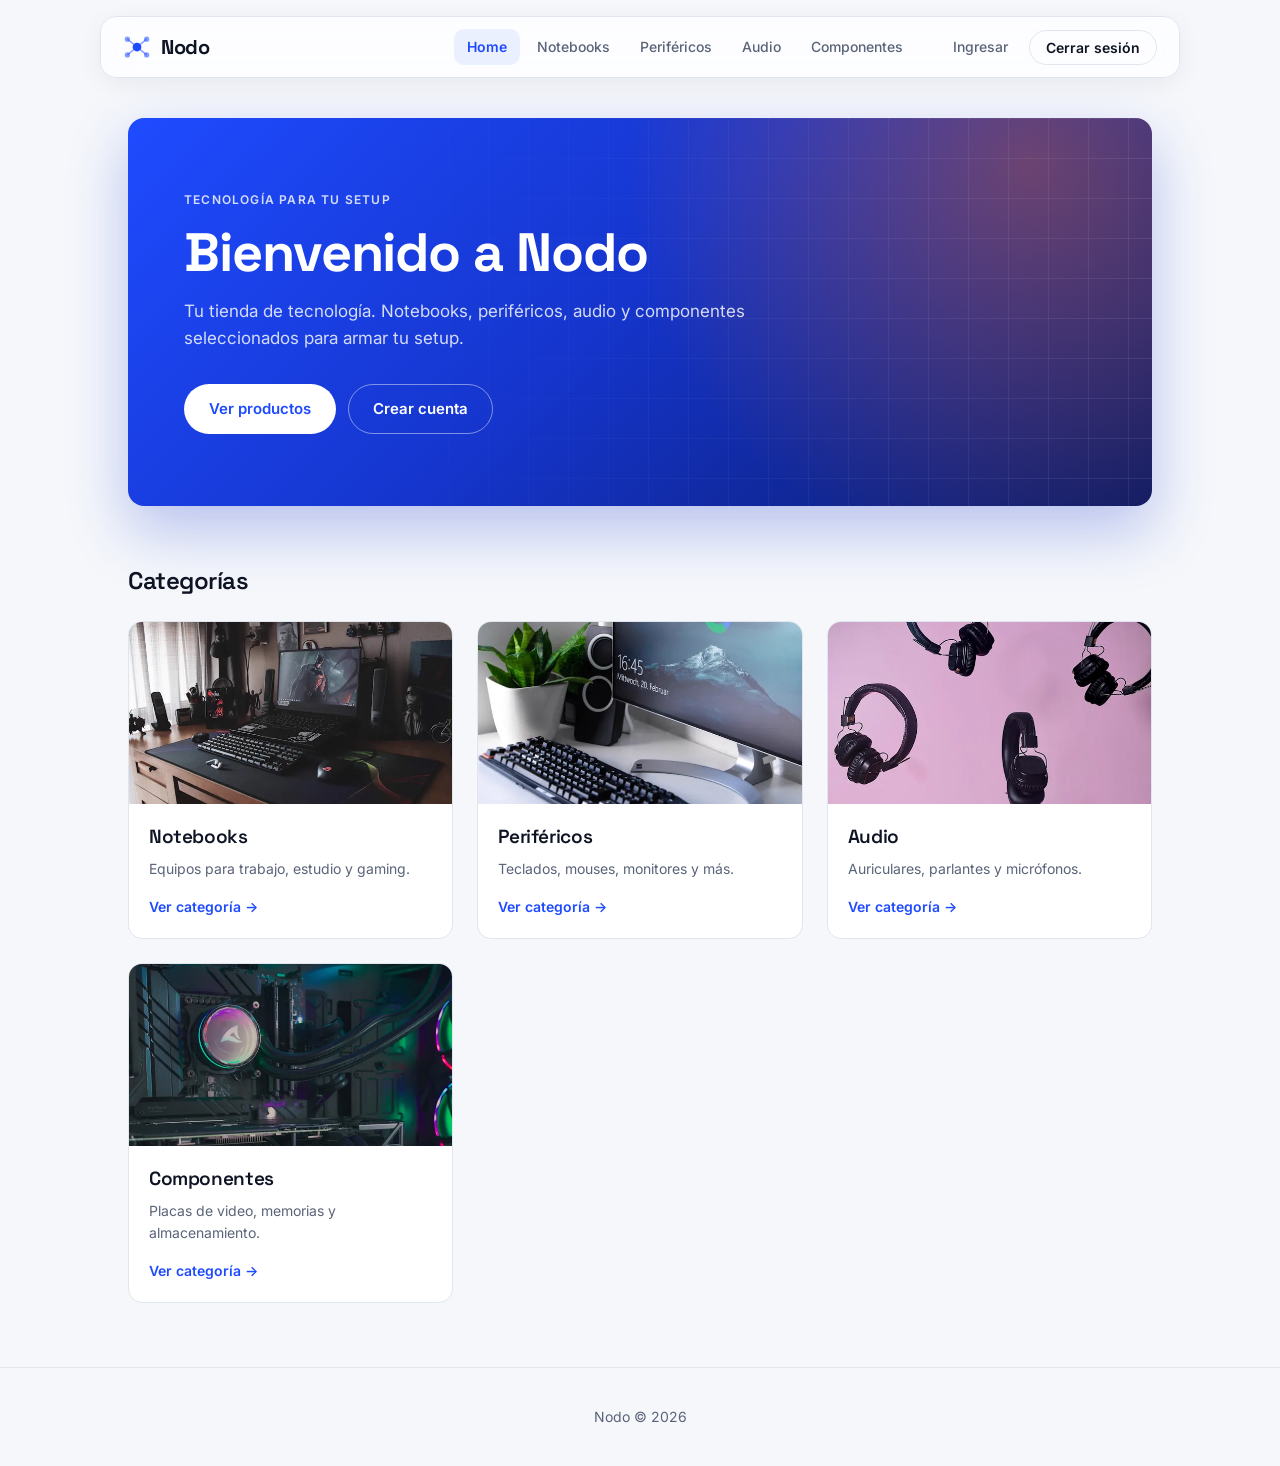
==== index.html @ e6b8c0a8 "Agregar hero con degradado en el home" ====
<!DOCTYPE html>
<html lang="es">
<head>
  <meta charset="UTF-8">
  <meta name="viewport" content="width=device-width, initial-scale=1.0">
  <title>Nodo</title>
  <link rel="icon" type="image/svg+xml" href="img/logo.svg">
  <link rel="preconnect" href="https://fonts.googleapis.com">
  <link rel="preconnect" href="https://fonts.gstatic.com" crossorigin>
  <link rel="stylesheet" href="https://fonts.googleapis.com/css2?family=Inter:wght@400;500;600;700&family=Space+Grotesk:wght@500;600;700&display=swap">
  <link rel="stylesheet" href="css/estilos.css">
</head>
<body>

  <!-- Navbar -->
  <header class="navbar">
    <a class="marca" href="index.html">
      <img class="logo" src="img/logo.svg" alt="" width="28" height="28">
      Nodo
    </a>

    <nav>
      <ul>
        <li><a class="activo" href="index.html">Home</a></li>
        <li><a href="notebooks.html">Notebooks</a></li>
        <li><a href="perifericos.html">Periféricos</a></li>
        <li><a href="audio.html">Audio</a></li>
        <li><a href="componentes.html">Componentes</a></li>
      </ul>
    </nav>

    <div class="acciones">
      <a href="login.html">Ingresar</a>
      <button class="btn-logout" type="button">Cerrar sesión</button>
    </div>
  </header>

  <!-- Contenido -->
  <main>
    <!-- Hero -->
    <section class="hero">
      <p class="hero-eyebrow">Tecnología para tu setup</p>
      <h1>Bienvenido a Nodo</h1>
      <p class="hero-bajada">
        Tu tienda de tecnología. Notebooks, periféricos, audio y componentes
        seleccionados para armar tu setup.
      </p>
      <div class="hero-acciones">
        <a class="btn-primario" href="notebooks.html">Ver productos</a>
        <a class="btn-secundario" href="registro.html">Crear cuenta</a>
      </div>
    </section>

    <!-- Categorias -->
    <h2 class="titulo-seccion">Categorías</h2>

    <div class="grilla">
      <a class="tarjeta" href="notebooks.html">
        <div class="tarjeta-foto">
          <img src="img/cat-notebooks.webp" alt="Notebook gamer sobre un escritorio">
        </div>
        <div class="tarjeta-cuerpo">
          <h2>Notebooks</h2>
          <p>Equipos para trabajo, estudio y gaming.</p>
          <span class="tarjeta-link">Ver categoría &rarr;</span>
        </div>
      </a>
      <a class="tarjeta" href="perifericos.html">
        <div class="tarjeta-foto">
          <img src="img/cat-perifericos.webp" alt="Teclado, monitor y parlante en un escritorio">
        </div>
        <div class="tarjeta-cuerpo">
          <h2>Periféricos</h2>
          <p>Teclados, mouses, monitores y más.</p>
          <span class="tarjeta-link">Ver categoría &rarr;</span>
        </div>
      </a>
      <a class="tarjeta" href="audio.html">
        <div class="tarjeta-foto">
          <img src="img/cat-audio.webp" alt="Varios auriculares sobre un fondo rosa">
        </div>
        <div class="tarjeta-cuerpo">
          <h2>Audio</h2>
          <p>Auriculares, parlantes y micrófonos.</p>
          <span class="tarjeta-link">Ver categoría &rarr;</span>
        </div>
      </a>
      <a class="tarjeta" href="componentes.html">
        <div class="tarjeta-foto">
          <img src="img/cat-componentes.webp" alt="Interior de una PC con placa madre y refrigeración">
        </div>
        <div class="tarjeta-cuerpo">
          <h2>Componentes</h2>
          <p>Placas de video, memorias y almacenamiento.</p>
          <span class="tarjeta-link">Ver categoría &rarr;</span>
        </div>
      </a>
    </div>
  </main>

  <footer>
    <p>Nodo &copy; 2026</p>
  </footer>

</body>
</html>
---- css/estilos.css ----
/* ===== Nodo — hoja de estilos general ===== */

/* ===== Variables ===== */

:root {
  /* ===== Colores ===== */
  --acento: #1f4bff;
  --acento-oscuro: #1535cc;
  --acento-suave: #ebf0ff;
  --acento-profundo: #0b1a66;
  --anillo-foco: rgba(31, 75, 255, 0.18);

  --secundario: #ff6b1a;
  --secundario-oscuro: #d9480f;
  --secundario-suave: #fff1e8;
  --secundario-brillo: rgba(255, 107, 26, 0.38);

  --fondo: #f5f7fb;
  --superficie: #ffffff;
  --superficie-vidrio: rgba(255, 255, 255, 0.78);
  --texto: #0f1424;
  --texto-suave: #5a6378;
  --texto-invertido: #ffffff;
  --texto-invertido-suave: rgba(255, 255, 255, 0.82);
  --linea-invertida: rgba(255, 255, 255, 0.08);
  --borde-invertido: rgba(255, 255, 255, 0.45);
  --placeholder: #a3abbd;
  --borde: #e1e5ee;
  --borde-hover: #c9d0de;

  /* ===== Tipografia ===== */
  --fuente-texto: "Inter", "Segoe UI", Roboto, Helvetica, Arial, sans-serif;
  --fuente-titulos: "Space Grotesk", "Inter", "Segoe UI", sans-serif;

  /* ===== Bordes ===== */
  --radio-lg: 16px;
  --radio-md: 14px;
  --radio-sm: 10px;
  --radio-pildora: 999px;

  /* ===== Sombras ===== */
  --sombra-sm: 0 6px 24px rgba(15, 20, 36, 0.06);
  --sombra-md: 0 10px 28px rgba(15, 20, 36, 0.08);
  --sombra-lg: 0 24px 60px rgba(21, 53, 204, 0.28);

  /* ===== Transiciones ===== */
  --transicion: 0.18s ease;
  --transicion-lenta: 0.35s ease;
}

/* ===== Base ===== */

* {
  box-sizing: border-box;
}

body {
  margin: 0;
  font-family: var(--fuente-texto);
  background-color: var(--fondo);
  color: var(--texto);
  line-height: 1.6;
}

h1,
h2,
h3 {
  font-family: var(--fuente-titulos);
  letter-spacing: -0.02em;
}

/* ===== Navbar ===== */

.navbar {
  position: sticky;
  top: 16px;
  z-index: 50;
  display: flex;
  align-items: center;
  gap: 24px;
  flex-wrap: wrap;
  width: calc(100% - 32px);
  max-width: 1080px;
  margin: 16px auto 0;
  padding: 12px 22px;
  background-color: var(--superficie-vidrio);
  -webkit-backdrop-filter: saturate(180%) blur(14px);
  backdrop-filter: saturate(180%) blur(14px);
  border: 1px solid var(--borde);
  border-radius: var(--radio-lg);
  box-shadow: var(--sombra-sm);
  color: var(--texto);
}

.marca {
  display: flex;
  align-items: center;
  gap: 10px;
  color: var(--texto);
  text-decoration: none;
  font-family: var(--fuente-titulos);
  font-size: 20px;
  font-weight: 700;
  letter-spacing: -0.02em;
}

.marca .logo {
  display: block;
}

.navbar nav {
  margin-left: auto;
}

.navbar ul {
  display: flex;
  gap: 4px;
  flex-wrap: wrap;
  list-style: none;
  margin: 0;
  padding: 0;
}

.navbar nav a {
  display: block;
  padding: 7px 13px;
  border-radius: var(--radio-sm);
  color: var(--texto-suave);
  text-decoration: none;
  font-size: 14px;
  font-weight: 500;
  transition: background-color var(--transicion), color var(--transicion);
}

.navbar nav a:hover {
  background-color: var(--fondo);
  color: var(--texto);
}

.navbar nav a.activo {
  background-color: var(--acento-suave);
  color: var(--acento);
  font-weight: 600;
}

.acciones {
  display: flex;
  align-items: center;
  gap: 8px;
}

.acciones > a {
  padding: 7px 13px;
  border-radius: var(--radio-sm);
  color: var(--texto-suave);
  text-decoration: none;
  font-size: 14px;
  font-weight: 500;
  transition: background-color var(--transicion), color var(--transicion);
}

.acciones > a:hover {
  background-color: var(--fondo);
  color: var(--texto);
}

.btn-logout {
  padding: 8px 16px;
  border: 1px solid var(--borde);
  border-radius: var(--radio-pildora);
  background-color: transparent;
  color: var(--texto);
  font-family: inherit;
  font-size: 14px;
  font-weight: 600;
  cursor: pointer;
  transition: background-color var(--transicion), border-color var(--transicion), color var(--transicion);
}

.btn-logout:hover {
  background-color: var(--texto);
  border-color: var(--texto);
  color: var(--texto-invertido);
}

/* ===== Contenido ===== */

main {
  max-width: 1080px;
  margin: 0 auto;
  padding: 40px 28px 64px;
}

h1 {
  font-size: 36px;
  margin: 0 0 8px;
}

.bajada {
  color: var(--texto-suave);
  margin: 0 0 32px;
  max-width: 60ch;
}

/* ===== Hero ===== */

.hero {
  position: relative;
  overflow: hidden;
  margin-bottom: 56px;
  padding: 72px 56px;
  border-radius: var(--radio-lg);
  background:
    radial-gradient(circle at 88% 12%, var(--secundario-brillo), transparent 42%),
    linear-gradient(135deg, var(--acento) 0%, var(--acento-oscuro) 48%, var(--acento-profundo) 100%);
  box-shadow: var(--sombra-lg);
  color: var(--texto-invertido);
}

.hero::before {
  content: "";
  position: absolute;
  inset: 0;
  background-image:
    linear-gradient(var(--linea-invertida) 1px, transparent 1px),
    linear-gradient(90deg, var(--linea-invertida) 1px, transparent 1px);
  background-size: 40px 40px;
  -webkit-mask-image: linear-gradient(90deg, transparent 20%, black 100%);
  mask-image: linear-gradient(90deg, transparent 20%, black 100%);
  pointer-events: none;
}

.hero > * {
  position: relative;
}

.hero-eyebrow {
  margin: 0 0 14px;
  font-size: 12px;
  font-weight: 600;
  letter-spacing: 0.1em;
  text-transform: uppercase;
  color: var(--texto-invertido-suave);
}

.hero h1 {
  max-width: 14ch;
  margin: 0 0 16px;
  font-size: clamp(34px, 5vw, 54px);
  line-height: 1.08;
}

.hero-bajada {
  max-width: 52ch;
  margin: 0 0 32px;
  font-size: 17px;
  color: var(--texto-invertido-suave);
}

.hero-acciones {
  display: flex;
  flex-wrap: wrap;
  gap: 12px;
}

.btn-primario,
.btn-secundario {
  display: inline-block;
  padding: 12px 24px;
  border: 1px solid transparent;
  border-radius: var(--radio-pildora);
  font-size: 15px;
  font-weight: 600;
  text-decoration: none;
  transition: background-color var(--transicion), border-color var(--transicion), color var(--transicion), transform var(--transicion);
}

.btn-primario {
  background-color: var(--superficie);
  color: var(--acento);
}

.btn-primario:hover {
  background-color: var(--acento-suave);
  transform: translateY(-2px);
}

.btn-secundario {
  border-color: var(--borde-invertido);
  color: var(--texto-invertido);
}

.btn-secundario:hover {
  background-color: var(--texto-invertido);
  border-color: var(--texto-invertido);
  color: var(--acento);
}

.titulo-seccion {
  margin: 0 0 20px;
  font-size: 24px;
  font-weight: 600;
}

/* ===== Grilla ===== */

.grilla {
  display: grid;
  grid-template-columns: repeat(auto-fill, minmax(260px, 1fr));
  gap: 24px;
}

/* ===== Tarjeta de categoria (home) ===== */

.tarjeta {
  display: flex;
  flex-direction: column;
  overflow: hidden;
  background-color: var(--superficie);
  border: 1px solid var(--borde);
  border-radius: var(--radio-md);
  color: inherit;
  text-decoration: none;
  transition: border-color var(--transicion), box-shadow var(--transicion), transform var(--transicion);
}

a.tarjeta:hover {
  border-color: var(--borde-hover);
  box-shadow: var(--sombra-md);
  transform: translateY(-3px);
}

.tarjeta-foto {
  overflow: hidden;
  background-color: var(--fondo);
}

.tarjeta-foto img {
  display: block;
  width: 100%;
  aspect-ratio: 16 / 9;
  object-fit: cover;
  transition: transform var(--transicion-lenta);
}

a.tarjeta:hover .tarjeta-foto img {
  transform: scale(1.04);
}

.tarjeta-cuerpo {
  display: flex;
  flex-direction: column;
  flex: 1;
  padding: 18px 20px 20px;
}

.tarjeta h2 {
  margin: 0 0 6px;
  font-size: 19px;
  font-weight: 600;
}

.tarjeta p {
  margin: 0 0 16px;
  color: var(--texto-suave);
  font-size: 14px;
  line-height: 1.55;
}

.tarjeta-link {
  margin-top: auto;
  font-size: 14px;
  font-weight: 600;
  color: var(--acento);
}

/* ===== Tarjeta de producto ===== */

.producto {
  display: flex;
  flex-direction: column;
  overflow: hidden;
  background-color: var(--superficie);
  border: 1px solid var(--borde);
  border-radius: var(--radio-md);
  transition: border-color var(--transicion), box-shadow var(--transicion), transform var(--transicion);
}

.producto:hover {
  border-color: var(--borde-hover);
  box-shadow: var(--sombra-md);
  transform: translateY(-3px);
}

.producto-foto {
  overflow: hidden;
  background-color: var(--fondo);
}

.producto-foto img {
  display: block;
  width: 100%;
  aspect-ratio: 4 / 3;
  object-fit: cover;
  transition: transform var(--transicion-lenta);
}

.producto:hover .producto-foto img {
  transform: scale(1.04);
}

.producto-cuerpo {
  display: flex;
  flex-direction: column;
  flex: 1;
  padding: 18px 20px 20px;
}

.producto-specs {
  margin: 0 0 8px;
  font-size: 11px;
  font-weight: 600;
  letter-spacing: 0.08em;
  text-transform: uppercase;
  color: var(--texto-suave);
}

.producto-nombre {
  margin: 0 0 8px;
  font-size: 18px;
  font-weight: 600;
  line-height: 1.35;
}

.producto-desc {
  margin: 0 0 20px;
  font-size: 14px;
  line-height: 1.55;
  color: var(--texto-suave);
}

.producto-pie {
  display: flex;
  align-items: center;
  justify-content: space-between;
  gap: 12px;
  margin-top: auto;
}

.precio {
  font-family: var(--fuente-titulos);
  font-size: 20px;
  font-weight: 700;
  letter-spacing: -0.02em;
  color: var(--secundario-oscuro);
}

.btn-agregar {
  padding: 9px 18px;
  border: 1px solid var(--acento);
  border-radius: var(--radio-pildora);
  background-color: transparent;
  color: var(--acento);
  font-family: inherit;
  font-size: 14px;
  font-weight: 600;
  cursor: pointer;
  transition: background-color var(--transicion), color var(--transicion);
}

.btn-agregar:hover {
  background-color: var(--acento);
  color: var(--texto-invertido);
}

/* ===== Formularios ===== */

.caja-form {
  max-width: 460px;
  margin: 0 auto;
  padding: 34px 32px 32px;
  background-color: var(--superficie);
  border: 1px solid var(--borde);
  border-radius: var(--radio-md);
  box-shadow: var(--sombra-sm);
}

.form-eyebrow {
  margin: 0 0 8px;
  font-size: 11px;
  font-weight: 600;
  letter-spacing: 0.08em;
  text-transform: uppercase;
  color: var(--acento);
  text-align: center;
}

.caja-form h1 {
  margin: 0 0 8px;
  font-size: 26px;
  font-weight: 600;
  text-align: center;
}

.form-bajada {
  margin: 0 0 26px;
  font-size: 14px;
  line-height: 1.55;
  color: var(--texto-suave);
  text-align: center;
}

.campo {
  margin-bottom: 16px;
}

.campo label {
  display: block;
  margin-bottom: 7px;
  font-size: 13px;
  font-weight: 600;
}

.campo input {
  width: 100%;
  padding: 11px 14px;
  border: 1px solid var(--borde);
  border-radius: var(--radio-sm);
  background-color: var(--superficie);
  color: var(--texto);
  font-size: 15px;
  font-family: inherit;
  transition: border-color var(--transicion), box-shadow var(--transicion);
}

.campo input::placeholder {
  color: var(--placeholder);
}

.campo input:focus {
  outline: none;
  border-color: var(--acento);
  box-shadow: 0 0 0 3px var(--anillo-foco);
}

.btn-enviar {
  width: 100%;
  margin-top: 8px;
  padding: 12px;
  border: 1px solid var(--acento);
  border-radius: var(--radio-sm);
  background-color: var(--acento);
  color: var(--texto-invertido);
  font-size: 15px;
  font-family: inherit;
  font-weight: 600;
  cursor: pointer;
  transition: background-color var(--transicion), border-color var(--transicion);
}

.btn-enviar:hover {
  background-color: var(--acento-oscuro);
  border-color: var(--acento-oscuro);
}

.pie-form {
  margin: 20px 0 0;
  padding-top: 18px;
  border-top: 1px solid var(--borde);
  text-align: center;
  font-size: 14px;
  color: var(--texto-suave);
}

.pie-form a {
  color: var(--acento);
  font-weight: 600;
  text-decoration: none;
}

.pie-form a:hover {
  text-decoration: underline;
}

/* ===== Pie de pagina ===== */

footer {
  padding: 24px 28px;
  border-top: 1px solid var(--borde);
  text-align: center;
  font-size: 14px;
  color: var(--texto-suave);
}
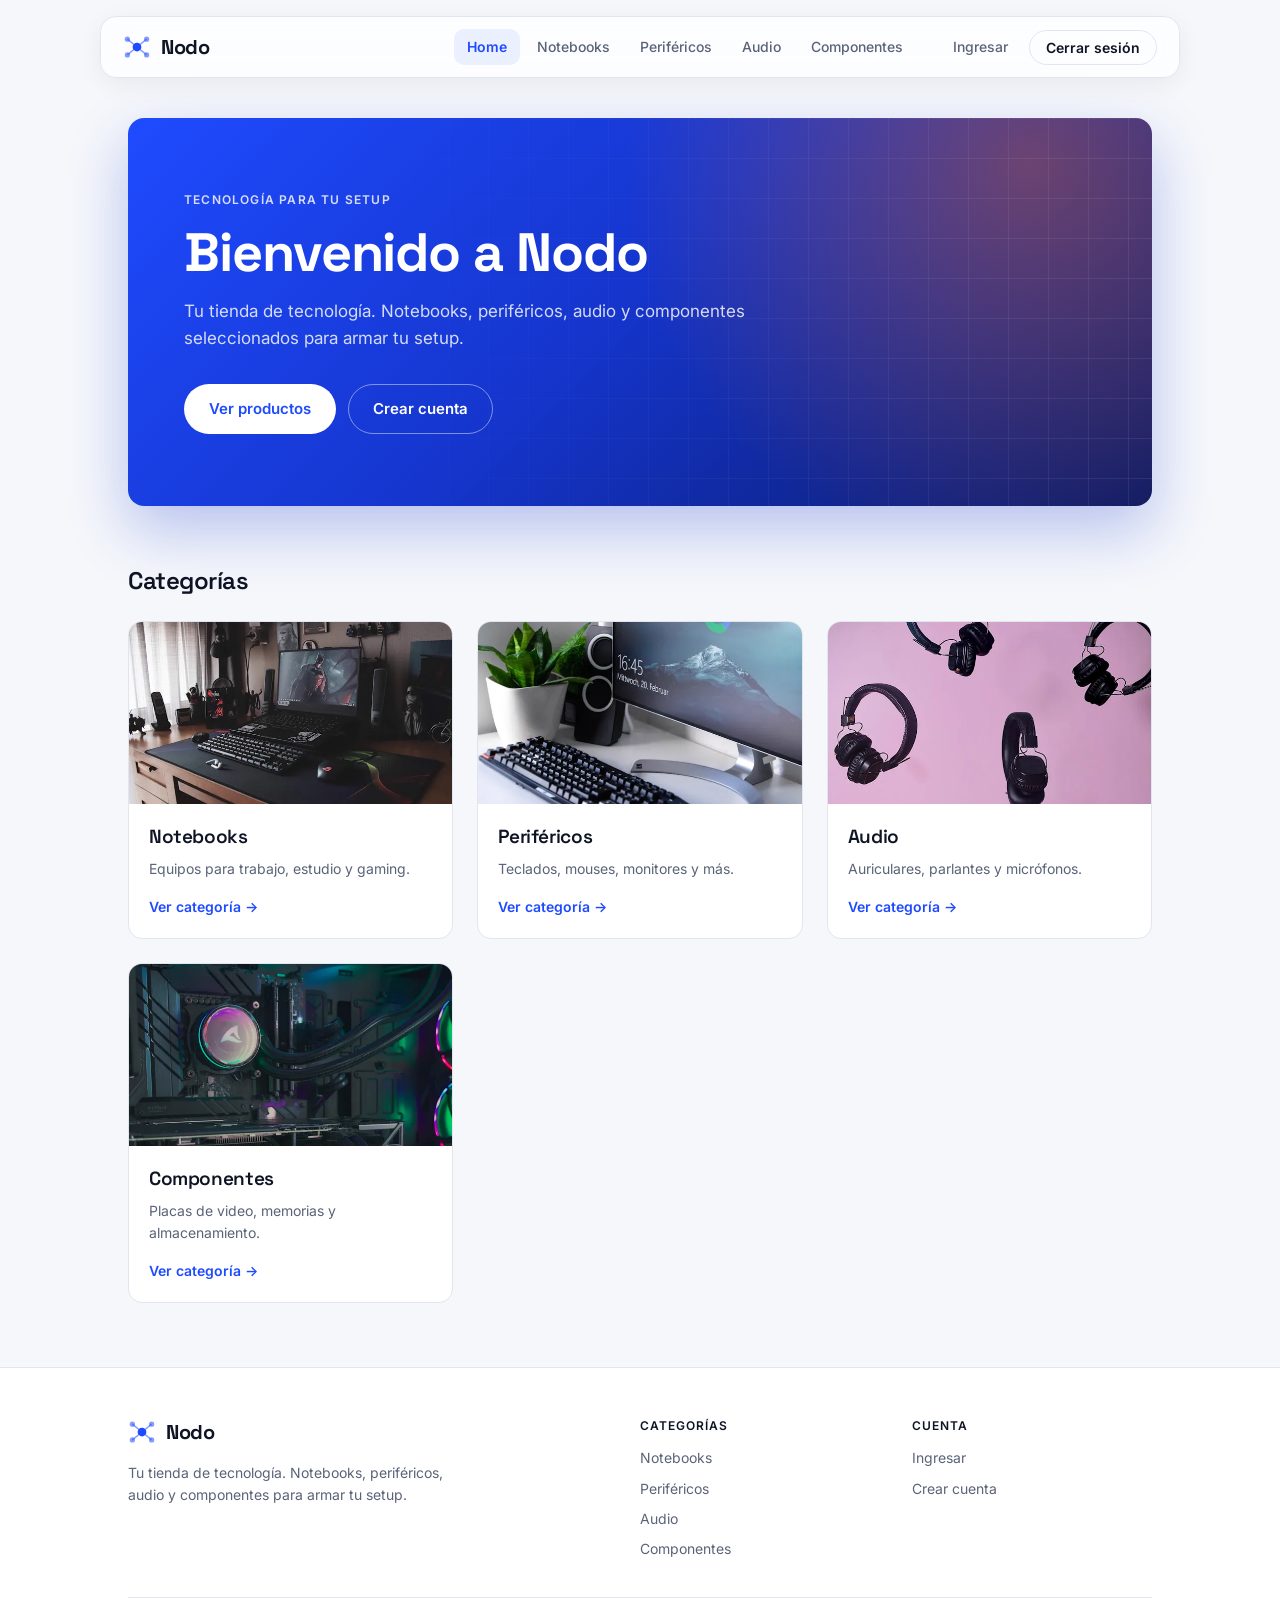
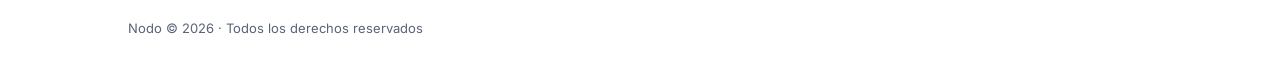
==== commit 74dfe77a: "Rediseñar footer con marca y enlaces" ====
--- a/index.html
+++ b/index.html
@@ -18,6 +18,13 @@
       <img class="logo" src="img/logo.svg" alt="" width="28" height="28">
       Nodo
     </a>
+
+    <input class="menu-toggle" type="checkbox" id="menu-toggle">
+    <label class="menu-boton" for="menu-toggle" aria-label="Abrir menú">
+      <span></span>
+      <span></span>
+      <span></span>
+    </label>
 
     <nav>
       <ul>
@@ -98,8 +105,37 @@
     </div>
   </main>
 
+  <!-- Footer -->
   <footer>
-    <p>Nodo &copy; 2026</p>
+    <div class="footer-contenido">
+      <div class="footer-marca">
+        <a class="marca" href="index.html">
+          <img class="logo" src="img/logo.svg" alt="" width="28" height="28">
+          Nodo
+        </a>
+        <p>Tu tienda de tecnología. Notebooks, periféricos, audio y componentes para armar tu setup.</p>
+      </div>
+
+      <nav class="footer-columna" aria-label="Categorías">
+        <p class="footer-titulo">Categorías</p>
+        <ul>
+          <li><a href="notebooks.html">Notebooks</a></li>
+          <li><a href="perifericos.html">Periféricos</a></li>
+          <li><a href="audio.html">Audio</a></li>
+          <li><a href="componentes.html">Componentes</a></li>
+        </ul>
+      </nav>
+
+      <div class="footer-columna">
+        <p class="footer-titulo">Cuenta</p>
+        <ul>
+          <li><a href="login.html">Ingresar</a></li>
+          <li><a href="registro.html">Crear cuenta</a></li>
+        </ul>
+      </div>
+    </div>
+
+    <p class="footer-copy">Nodo &copy; 2026 · Todos los derechos reservados</p>
   </footer>
 
 </body>
--- a/css/estilos.css
+++ b/css/estilos.css
@@ -9,11 +9,14 @@
   --acento-suave: #ebf0ff;
   --acento-profundo: #0b1a66;
   --anillo-foco: rgba(31, 75, 255, 0.18);
+  --acento-brillo: rgba(31, 75, 255, 0.18);
+  --linea-acento: rgba(31, 75, 255, 0.06);
 
   --secundario: #ff6b1a;
   --secundario-oscuro: #d9480f;
   --secundario-suave: #fff1e8;
   --secundario-brillo: rgba(255, 107, 26, 0.38);
+  --secundario-brillo-suave: rgba(255, 107, 26, 0.14);
 
   --fondo: #f5f7fb;
   --superficie: #ffffff;
@@ -183,6 +186,58 @@
   color: var(--texto-invertido);
 }
 
+.menu-toggle {
+  position: absolute;
+  width: 1px;
+  height: 1px;
+  opacity: 0;
+  pointer-events: none;
+}
+
+.menu-boton {
+  display: none;
+  flex-direction: column;
+  justify-content: center;
+  gap: 5px;
+  width: 42px;
+  height: 42px;
+  margin-left: auto;
+  padding: 0 11px;
+  border: 1px solid var(--borde);
+  border-radius: var(--radio-sm);
+  cursor: pointer;
+  transition: background-color var(--transicion), border-color var(--transicion);
+}
+
+.menu-boton:hover {
+  background-color: var(--fondo);
+}
+
+.menu-toggle:focus-visible + .menu-boton {
+  border-color: var(--acento);
+  box-shadow: 0 0 0 3px var(--anillo-foco);
+}
+
+.menu-boton span {
+  display: block;
+  height: 2px;
+  border-radius: 2px;
+  background-color: var(--texto);
+  transition: transform var(--transicion), opacity var(--transicion);
+}
+
+.menu-toggle:checked + .menu-boton span:nth-child(1) {
+  transform: translateY(7px) rotate(45deg);
+}
+
+.menu-toggle:checked + .menu-boton span:nth-child(2) {
+  opacity: 0;
+}
+
+.menu-toggle:checked + .menu-boton span:nth-child(3) {
+  transform: translateY(-7px) rotate(-45deg);
+}
+
 /* ===== Contenido ===== */
 
 main {
@@ -475,14 +530,50 @@
 
 /* ===== Formularios ===== */
 
+.pagina-form {
+  display: flex;
+  flex-direction: column;
+  min-height: 100vh;
+  background:
+    radial-gradient(circle at 12% 18%, var(--acento-brillo), transparent 38%),
+    radial-gradient(circle at 88% 82%, var(--secundario-brillo-suave), transparent 40%),
+    var(--fondo);
+  background-attachment: fixed;
+}
+
+.pagina-form::before {
+  content: "";
+  position: fixed;
+  inset: 0;
+  z-index: -1;
+  background-image:
+    linear-gradient(var(--linea-acento) 1px, transparent 1px),
+    linear-gradient(90deg, var(--linea-acento) 1px, transparent 1px);
+  background-size: 40px 40px;
+  -webkit-mask-image: radial-gradient(circle at 50% 45%, black 20%, transparent 75%);
+  mask-image: radial-gradient(circle at 50% 45%, black 20%, transparent 75%);
+  pointer-events: none;
+}
+
+.pagina-form main {
+  display: flex;
+  align-items: center;
+  justify-content: center;
+  flex: 1;
+  width: 100%;
+  padding-top: 56px;
+  padding-bottom: 80px;
+}
+
 .caja-form {
+  width: 100%;
   max-width: 460px;
   margin: 0 auto;
   padding: 34px 32px 32px;
   background-color: var(--superficie);
   border: 1px solid var(--borde);
-  border-radius: var(--radio-md);
-  box-shadow: var(--sombra-sm);
+  border-radius: var(--radio-lg);
+  box-shadow: var(--sombra-md);
 }
 
 .form-eyebrow {
@@ -585,9 +676,174 @@
 /* ===== Pie de pagina ===== */
 
 footer {
-  padding: 24px 28px;
+  padding: 48px 28px 24px;
+  background-color: var(--superficie);
   border-top: 1px solid var(--borde);
-  text-align: center;
-  font-size: 14px;
-  color: var(--texto-suave);
-}
+  font-size: 14px;
+  color: var(--texto-suave);
+}
+
+.footer-contenido {
+  display: grid;
+  grid-template-columns: 2fr 1fr 1fr;
+  gap: 32px;
+  max-width: 1024px;
+  margin: 0 auto 36px;
+}
+
+.footer-marca p {
+  max-width: 36ch;
+  margin: 14px 0 0;
+  line-height: 1.6;
+}
+
+.footer-titulo {
+  margin: 0 0 12px;
+  font-size: 12px;
+  font-weight: 600;
+  letter-spacing: 0.08em;
+  text-transform: uppercase;
+  color: var(--texto);
+}
+
+.footer-columna ul {
+  display: flex;
+  flex-direction: column;
+  gap: 8px;
+  list-style: none;
+  margin: 0;
+  padding: 0;
+}
+
+.footer-columna a {
+  color: var(--texto-suave);
+  text-decoration: none;
+  transition: color var(--transicion);
+}
+
+.footer-columna a:hover {
+  color: var(--acento);
+}
+
+.footer-copy {
+  max-width: 1024px;
+  margin: 0 auto;
+  padding-top: 20px;
+  border-top: 1px solid var(--borde);
+  font-size: 13px;
+}
+
+/* ===== Responsive ===== */
+
+@media (max-width: 960px) {
+  .navbar {
+    gap: 0;
+    padding: 10px 12px 10px 18px;
+  }
+
+  .menu-boton {
+    display: flex;
+  }
+
+  .navbar nav,
+  .acciones {
+    display: none;
+    width: 100%;
+    margin-left: 0;
+  }
+
+  .menu-toggle:checked ~ nav,
+  .menu-toggle:checked ~ .acciones {
+    display: flex;
+  }
+
+  .navbar nav {
+    margin-top: 12px;
+    padding-top: 12px;
+    border-top: 1px solid var(--borde);
+  }
+
+  .navbar ul {
+    flex-direction: column;
+    width: 100%;
+    gap: 2px;
+  }
+
+  .navbar nav a {
+    padding: 10px 12px;
+    font-size: 15px;
+  }
+
+  .acciones {
+    justify-content: space-between;
+    margin-top: 8px;
+    padding: 12px 0 4px;
+    border-top: 1px solid var(--borde);
+  }
+}
+
+@media (max-width: 600px) {
+  .navbar {
+    top: 12px;
+    width: calc(100% - 24px);
+    margin-top: 12px;
+  }
+
+  main {
+    padding: 28px 16px 48px;
+  }
+
+  h1 {
+    font-size: 28px;
+  }
+
+  .bajada {
+    margin-bottom: 24px;
+  }
+
+  .hero {
+    margin-bottom: 40px;
+    padding: 40px 24px;
+  }
+
+  .hero-bajada {
+    font-size: 16px;
+  }
+
+  .btn-primario,
+  .btn-secundario {
+    flex: 1 1 auto;
+    text-align: center;
+  }
+
+  .grilla {
+    gap: 16px;
+  }
+
+  .pagina-form main {
+    padding-top: 32px;
+    padding-bottom: 48px;
+  }
+
+  .caja-form {
+    padding: 28px 20px 24px;
+  }
+
+  .caja-form h1 {
+    font-size: 24px;
+  }
+
+  footer {
+    padding: 36px 16px 20px;
+  }
+
+  .footer-contenido {
+    grid-template-columns: 1fr 1fr;
+    gap: 28px 16px;
+    margin-bottom: 28px;
+  }
+
+  .footer-marca {
+    grid-column: 1 / -1;
+  }
+}
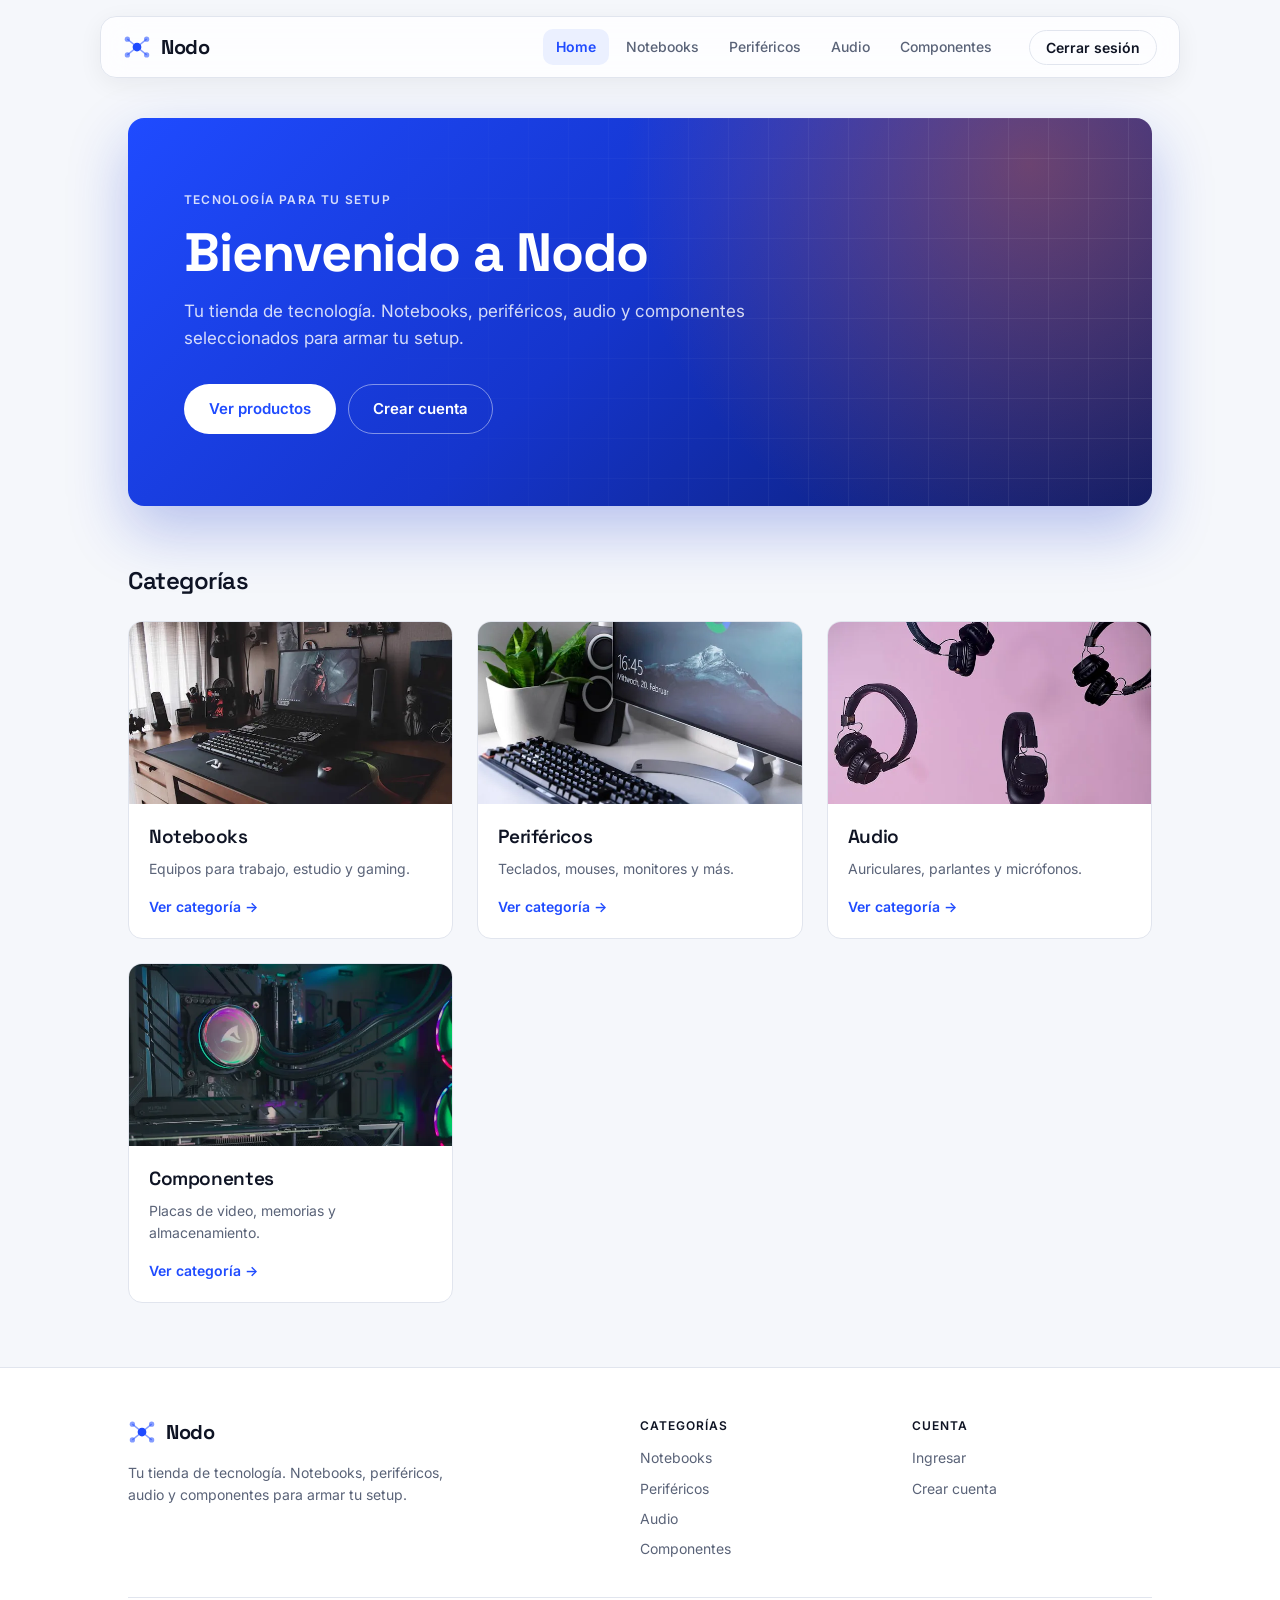
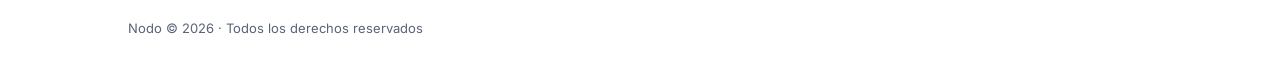
==== commit 71099bea: "Crear componente navbar a partir de la estructura de páginas" ====
--- a/index.html
+++ b/index.html
@@ -4,43 +4,17 @@
   <meta charset="UTF-8">
   <meta name="viewport" content="width=device-width, initial-scale=1.0">
   <title>Nodo</title>
-  <link rel="icon" type="image/svg+xml" href="img/logo.svg">
+  <link rel="icon" type="image/svg+xml" href="./img/logo.svg">
   <link rel="preconnect" href="https://fonts.googleapis.com">
   <link rel="preconnect" href="https://fonts.gstatic.com" crossorigin>
   <link rel="stylesheet" href="https://fonts.googleapis.com/css2?family=Inter:wght@400;500;600;700&family=Space+Grotesk:wght@500;600;700&display=swap">
-  <link rel="stylesheet" href="css/estilos.css">
+  <link rel="stylesheet" href="./css/estilos.css">
+  <script type="module" src="./js/main.js"></script>
 </head>
 <body>
 
   <!-- Navbar -->
-  <header class="navbar">
-    <a class="marca" href="index.html">
-      <img class="logo" src="img/logo.svg" alt="" width="28" height="28">
-      Nodo
-    </a>
-
-    <input class="menu-toggle" type="checkbox" id="menu-toggle">
-    <label class="menu-boton" for="menu-toggle" aria-label="Abrir menú">
-      <span></span>
-      <span></span>
-      <span></span>
-    </label>
-
-    <nav>
-      <ul>
-        <li><a class="activo" href="index.html">Home</a></li>
-        <li><a href="notebooks.html">Notebooks</a></li>
-        <li><a href="perifericos.html">Periféricos</a></li>
-        <li><a href="audio.html">Audio</a></li>
-        <li><a href="componentes.html">Componentes</a></li>
-      </ul>
-    </nav>
-
-    <div class="acciones">
-      <a href="login.html">Ingresar</a>
-      <button class="btn-logout" type="button">Cerrar sesión</button>
-    </div>
-  </header>
+  <header class="navbar"></header>
 
   <!-- Contenido -->
   <main>
@@ -53,8 +27,8 @@
         seleccionados para armar tu setup.
       </p>
       <div class="hero-acciones">
-        <a class="btn-primario" href="notebooks.html">Ver productos</a>
-        <a class="btn-secundario" href="registro.html">Crear cuenta</a>
+        <a class="btn-primario" href="./pages/notebooks.html">Ver productos</a>
+        <a class="btn-secundario" href="./pages/registro.html">Crear cuenta</a>
       </div>
     </section>
 
@@ -62,9 +36,9 @@
     <h2 class="titulo-seccion">Categorías</h2>
 
     <div class="grilla">
-      <a class="tarjeta" href="notebooks.html">
+      <a class="tarjeta" href="./pages/notebooks.html">
         <div class="tarjeta-foto">
-          <img src="img/cat-notebooks.webp" alt="Notebook gamer sobre un escritorio">
+          <img src="./img/cat-notebooks.webp" alt="Notebook gamer sobre un escritorio">
         </div>
         <div class="tarjeta-cuerpo">
           <h2>Notebooks</h2>
@@ -72,9 +46,9 @@
           <span class="tarjeta-link">Ver categoría &rarr;</span>
         </div>
       </a>
-      <a class="tarjeta" href="perifericos.html">
+      <a class="tarjeta" href="./pages/perifericos.html">
         <div class="tarjeta-foto">
-          <img src="img/cat-perifericos.webp" alt="Teclado, monitor y parlante en un escritorio">
+          <img src="./img/cat-perifericos.webp" alt="Teclado, monitor y parlante en un escritorio">
         </div>
         <div class="tarjeta-cuerpo">
           <h2>Periféricos</h2>
@@ -82,9 +56,9 @@
           <span class="tarjeta-link">Ver categoría &rarr;</span>
         </div>
       </a>
-      <a class="tarjeta" href="audio.html">
+      <a class="tarjeta" href="./pages/audio.html">
         <div class="tarjeta-foto">
-          <img src="img/cat-audio.webp" alt="Varios auriculares sobre un fondo rosa">
+          <img src="./img/cat-audio.webp" alt="Varios auriculares sobre un fondo rosa">
         </div>
         <div class="tarjeta-cuerpo">
           <h2>Audio</h2>
@@ -92,9 +66,9 @@
           <span class="tarjeta-link">Ver categoría &rarr;</span>
         </div>
       </a>
-      <a class="tarjeta" href="componentes.html">
+      <a class="tarjeta" href="./pages/componentes.html">
         <div class="tarjeta-foto">
-          <img src="img/cat-componentes.webp" alt="Interior de una PC con placa madre y refrigeración">
+          <img src="./img/cat-componentes.webp" alt="Interior de una PC con placa madre y refrigeración">
         </div>
         <div class="tarjeta-cuerpo">
           <h2>Componentes</h2>
@@ -109,8 +83,8 @@
   <footer>
     <div class="footer-contenido">
       <div class="footer-marca">
-        <a class="marca" href="index.html">
-          <img class="logo" src="img/logo.svg" alt="" width="28" height="28">
+        <a class="marca" href="./index.html">
+          <img class="logo" src="./img/logo.svg" alt="" width="28" height="28">
           Nodo
         </a>
         <p>Tu tienda de tecnología. Notebooks, periféricos, audio y componentes para armar tu setup.</p>
@@ -119,18 +93,18 @@
       <nav class="footer-columna" aria-label="Categorías">
         <p class="footer-titulo">Categorías</p>
         <ul>
-          <li><a href="notebooks.html">Notebooks</a></li>
-          <li><a href="perifericos.html">Periféricos</a></li>
-          <li><a href="audio.html">Audio</a></li>
-          <li><a href="componentes.html">Componentes</a></li>
+          <li><a href="./pages/notebooks.html">Notebooks</a></li>
+          <li><a href="./pages/perifericos.html">Periféricos</a></li>
+          <li><a href="./pages/audio.html">Audio</a></li>
+          <li><a href="./pages/componentes.html">Componentes</a></li>
         </ul>
       </nav>
 
       <div class="footer-columna">
         <p class="footer-titulo">Cuenta</p>
         <ul>
-          <li><a href="login.html">Ingresar</a></li>
-          <li><a href="registro.html">Crear cuenta</a></li>
+          <li><a href="./pages/login.html">Ingresar</a></li>
+          <li><a href="./pages/registro.html">Crear cuenta</a></li>
         </ul>
       </div>
     </div>
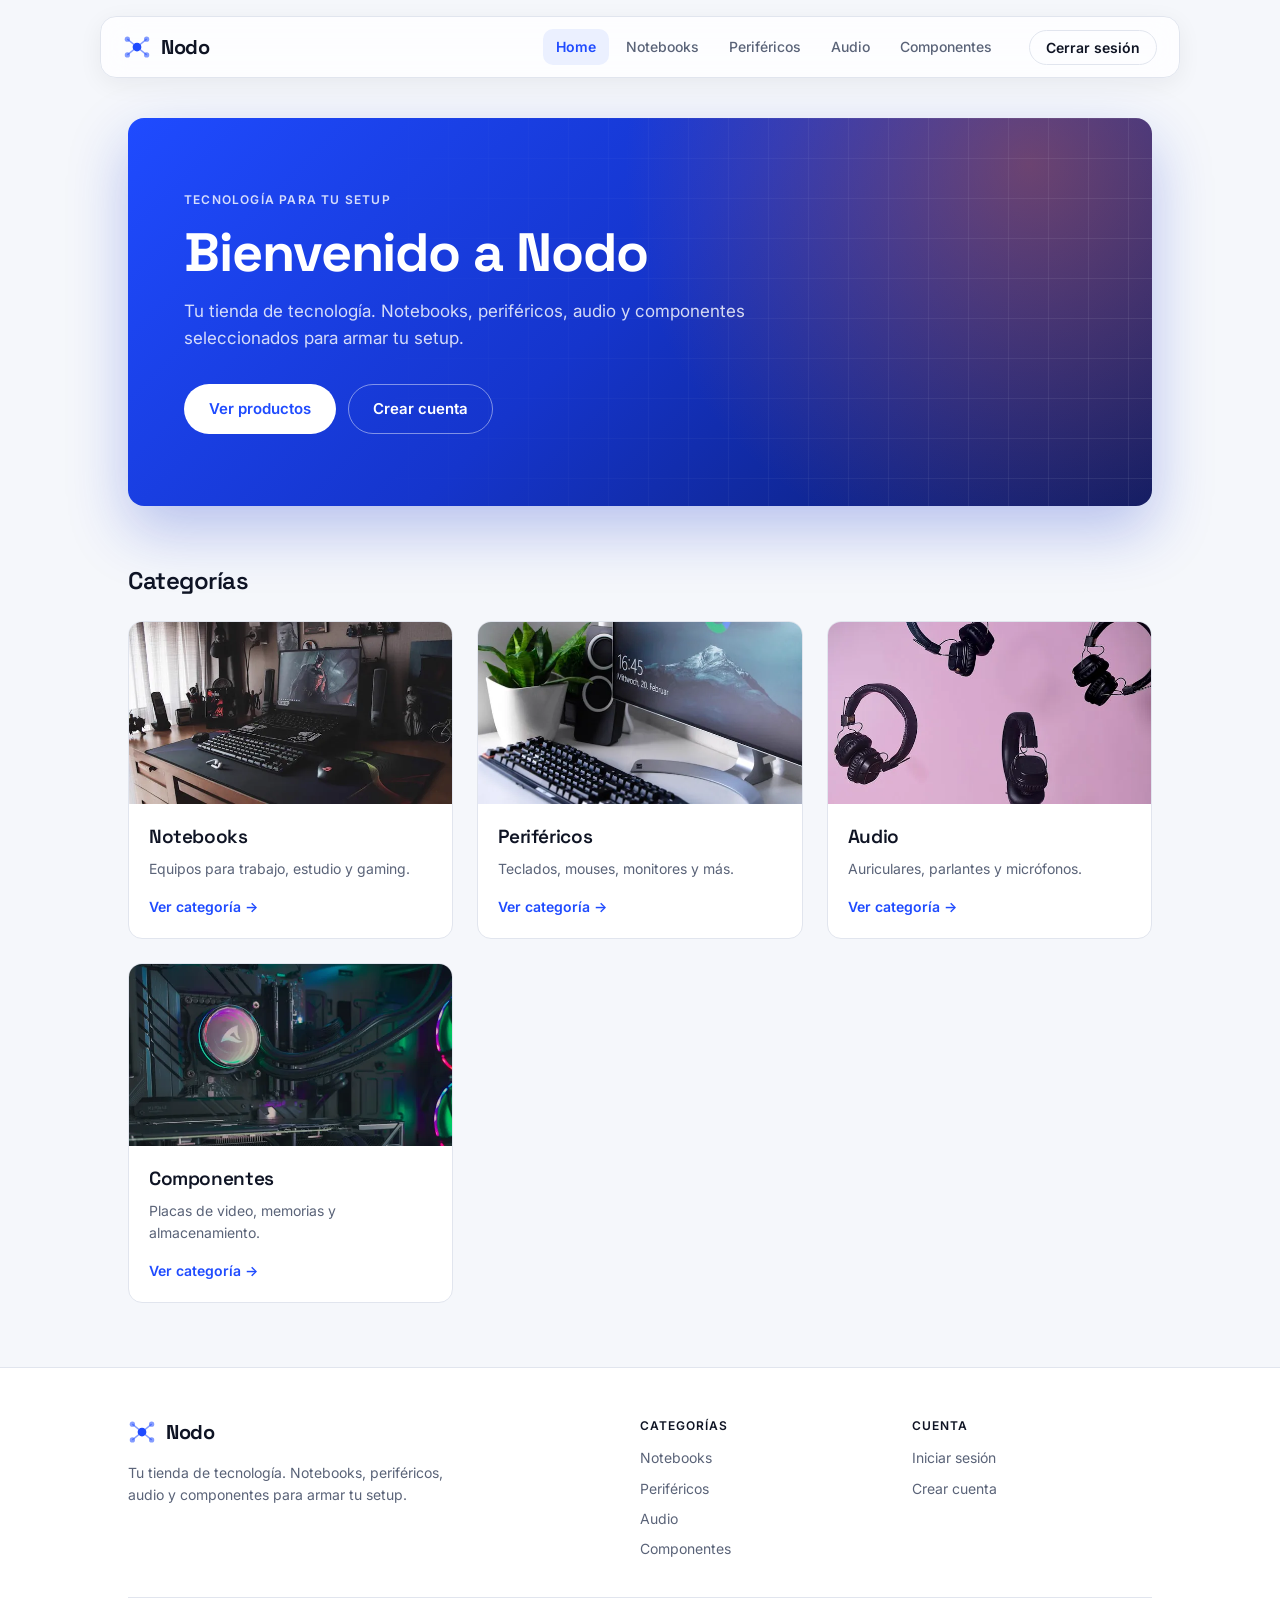
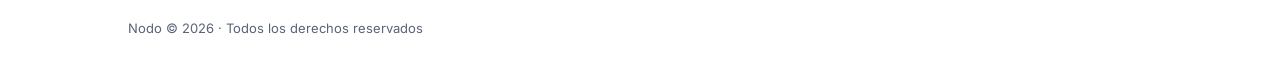
==== commit 033208c7: "Crear componente footer a partir de la estructura de páginas" ====
--- a/index.html
+++ b/index.html
@@ -80,37 +80,7 @@
   </main>
 
   <!-- Footer -->
-  <footer>
-    <div class="footer-contenido">
-      <div class="footer-marca">
-        <a class="marca" href="./index.html">
-          <img class="logo" src="./img/logo.svg" alt="" width="28" height="28">
-          Nodo
-        </a>
-        <p>Tu tienda de tecnología. Notebooks, periféricos, audio y componentes para armar tu setup.</p>
-      </div>
-
-      <nav class="footer-columna" aria-label="Categorías">
-        <p class="footer-titulo">Categorías</p>
-        <ul>
-          <li><a href="./pages/notebooks.html">Notebooks</a></li>
-          <li><a href="./pages/perifericos.html">Periféricos</a></li>
-          <li><a href="./pages/audio.html">Audio</a></li>
-          <li><a href="./pages/componentes.html">Componentes</a></li>
-        </ul>
-      </nav>
-
-      <div class="footer-columna">
-        <p class="footer-titulo">Cuenta</p>
-        <ul>
-          <li><a href="./pages/login.html">Ingresar</a></li>
-          <li><a href="./pages/registro.html">Crear cuenta</a></li>
-        </ul>
-      </div>
-    </div>
-
-    <p class="footer-copy">Nodo &copy; 2026 · Todos los derechos reservados</p>
-  </footer>
+  <footer></footer>
 
 </body>
 </html>
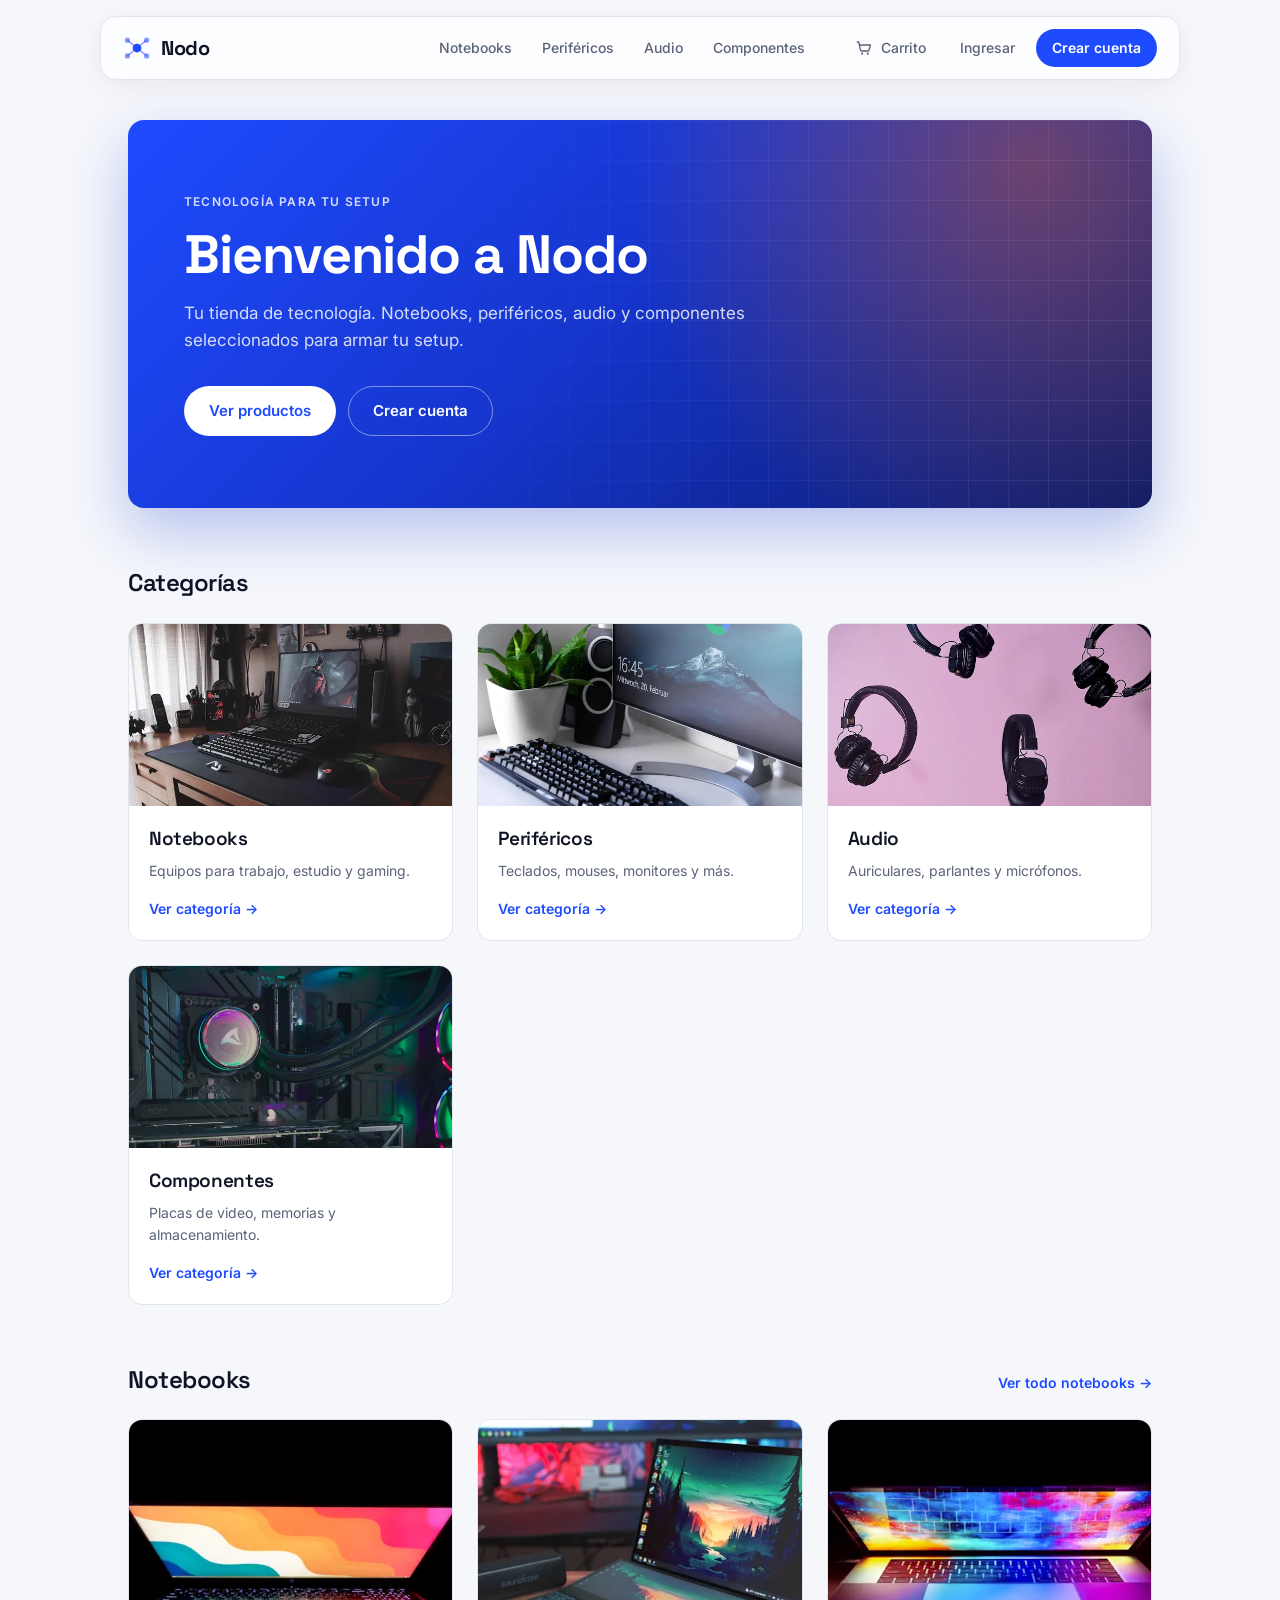
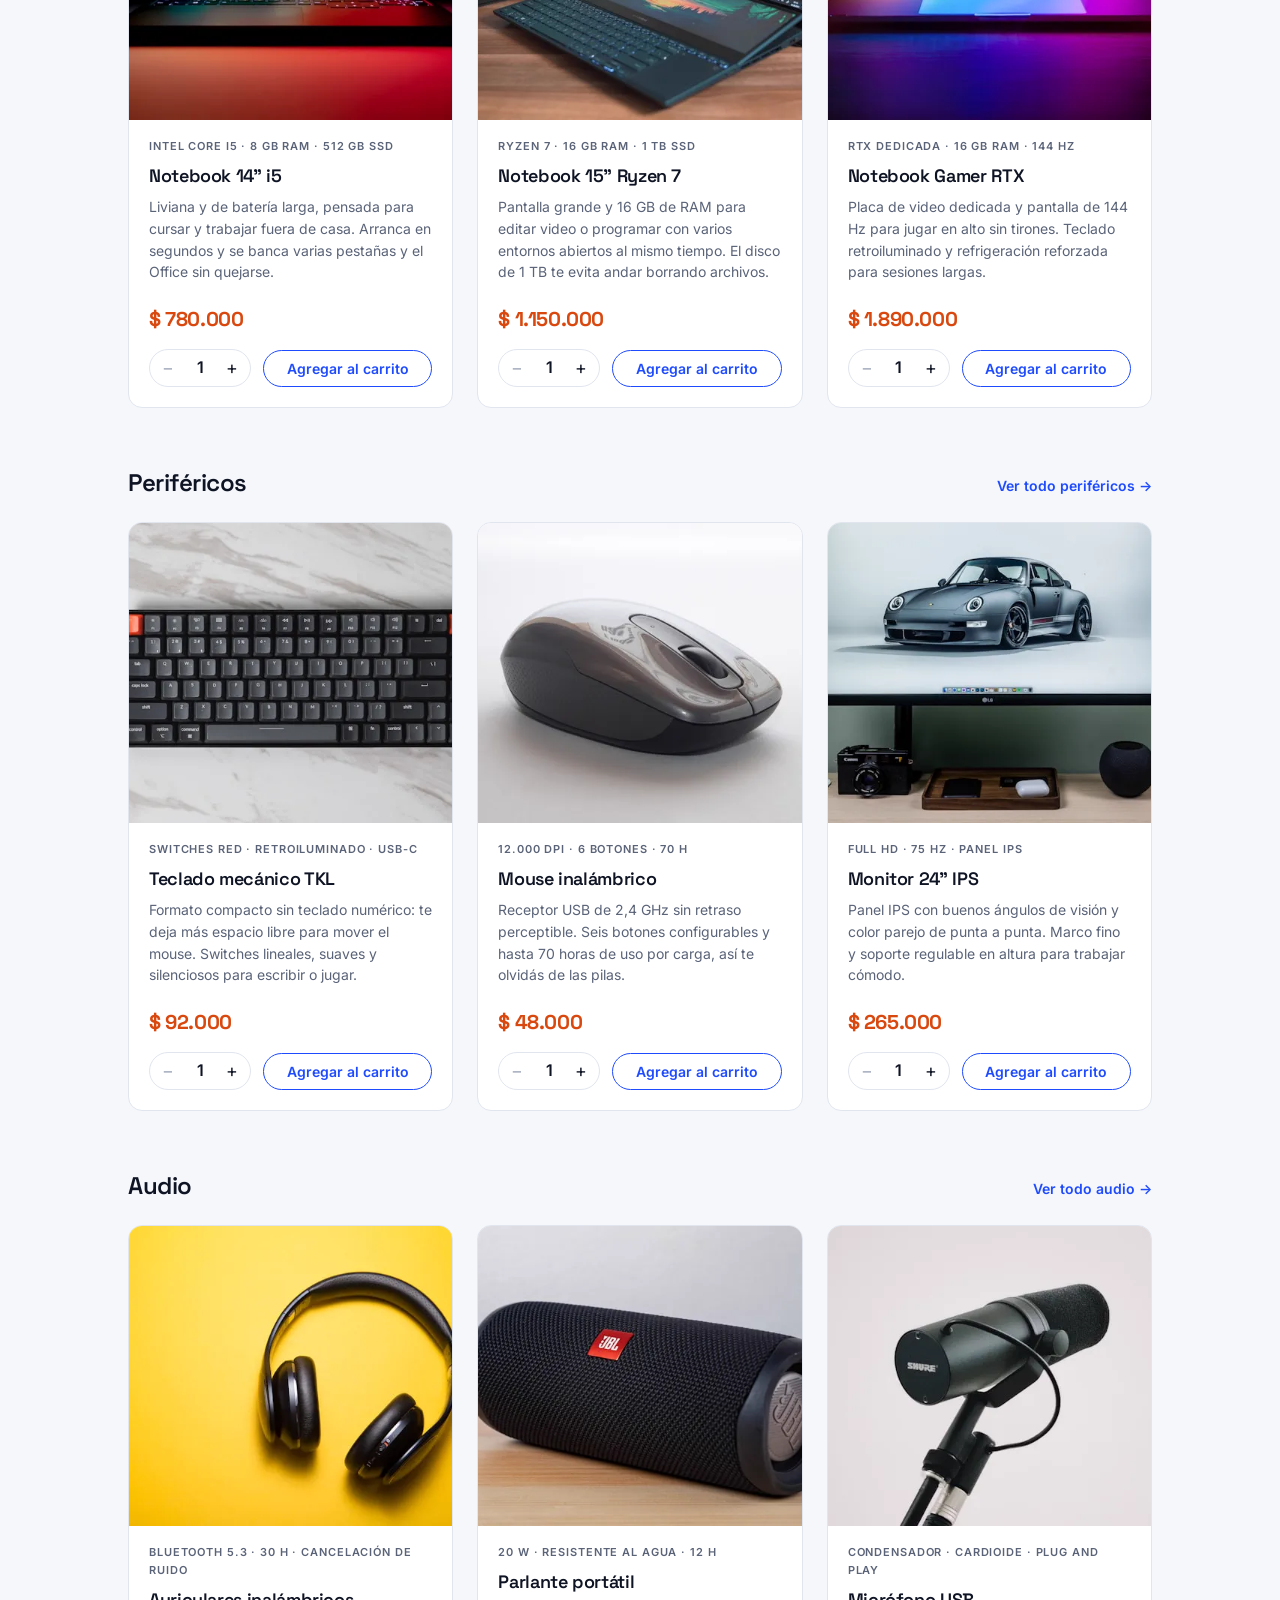
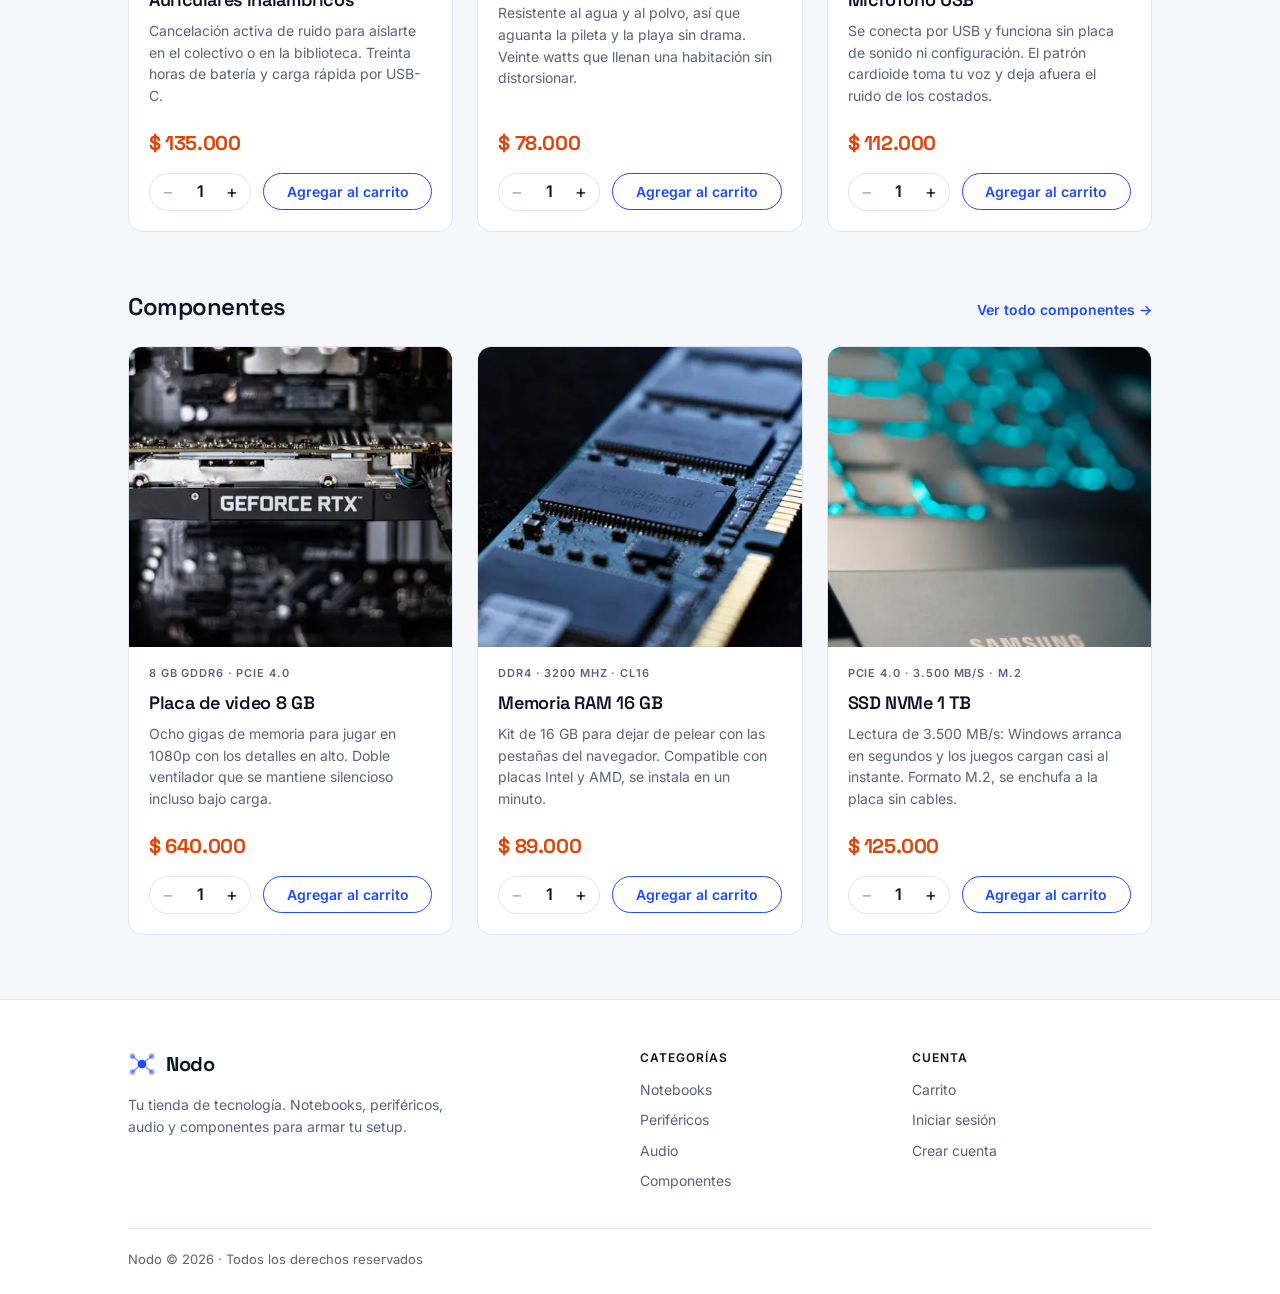
==== commit 9e9fbb99: "Etapa 4: catálogo en JSON, carrito y correcciones de la etapa 3 - Mover los scripts al final del bod" ====
--- a/index.html
+++ b/index.html
@@ -9,7 +9,6 @@
   <link rel="preconnect" href="https://fonts.gstatic.com" crossorigin>
   <link rel="stylesheet" href="https://fonts.googleapis.com/css2?family=Inter:wght@400;500;600;700&family=Space+Grotesk:wght@500;600;700&display=swap">
   <link rel="stylesheet" href="./css/estilos.css">
-  <script type="module" src="./js/main.js"></script>
 </head>
 <body>
 
@@ -28,7 +27,7 @@
       </p>
       <div class="hero-acciones">
         <a class="btn-primario" href="./pages/notebooks.html">Ver productos</a>
-        <a class="btn-secundario" href="./pages/registro.html">Crear cuenta</a>
+        <a class="btn-secundario" href="./pages/registro.html" data-hero-cuenta>Crear cuenta</a>
       </div>
     </section>
 
@@ -77,10 +76,17 @@
         </div>
       </a>
     </div>
+
+    <!-- Productos destacados de cada categoria (se cargan desde data/productos.json) -->
+    <div id="destacados"></div>
   </main>
 
   <!-- Footer -->
   <footer></footer>
 
+  <!-- Scripts: al final del body para que el contenido se vea aunque fallen -->
+  <script type="module" src="./js/main.js"></script>
+  <script type="module" src="./js/home.js"></script>
+
 </body>
 </html>
--- a/css/estilos.css
+++ b/css/estilos.css
@@ -186,6 +186,60 @@
   color: var(--texto-invertido);
 }
 
+.btn-carrito {
+  display: inline-flex;
+  align-items: center;
+  gap: 8px;
+}
+
+.acciones > a.activo {
+  background-color: var(--acento-suave);
+  color: var(--acento);
+  font-weight: 600;
+}
+
+.carrito-cantidad {
+  display: inline-grid;
+  place-items: center;
+  min-width: 20px;
+  height: 20px;
+  padding: 0 6px;
+  border-radius: var(--radio-pildora);
+  background-color: var(--secundario);
+  color: var(--texto-invertido);
+  font-size: 12px;
+  font-weight: 700;
+  line-height: 1;
+}
+
+.carrito-cantidad[hidden] {
+  display: none;
+}
+
+.saludo {
+  padding: 0 4px;
+  font-size: 14px;
+  color: var(--texto-suave);
+}
+
+.saludo strong {
+  color: var(--texto);
+  font-weight: 600;
+}
+
+.acciones > a.btn-cuenta {
+  padding: 8px 16px;
+  border-radius: var(--radio-pildora);
+  background-color: var(--acento);
+  color: var(--texto-invertido);
+  font-weight: 600;
+}
+
+.acciones > a.btn-cuenta:hover {
+  background-color: var(--acento-oscuro);
+  color: var(--texto-invertido);
+}
+
 .menu-toggle {
   position: absolute;
   width: 1px;
@@ -496,10 +550,59 @@
 
 .producto-pie {
   display: flex;
+  flex-direction: column;
+  gap: 14px;
+  margin-top: auto;
+}
+
+.producto-compra {
+  display: flex;
+  flex-wrap: wrap;
   align-items: center;
   justify-content: space-between;
   gap: 12px;
-  margin-top: auto;
+}
+
+.contador {
+  display: inline-flex;
+  align-items: center;
+  border: 1px solid var(--borde);
+  border-radius: var(--radio-pildora);
+}
+
+.contador-btn {
+  width: 36px;
+  height: 36px;
+  border: 0;
+  border-radius: var(--radio-pildora);
+  background-color: transparent;
+  color: var(--texto);
+  font-family: inherit;
+  font-size: 18px;
+  line-height: 1;
+  cursor: pointer;
+  transition: background-color var(--transicion), color var(--transicion);
+}
+
+.contador-btn:hover:not(:disabled) {
+  background-color: var(--acento-suave);
+  color: var(--acento);
+}
+
+.contador-btn:focus-visible {
+  outline: none;
+  box-shadow: 0 0 0 3px var(--anillo-foco);
+}
+
+.contador-btn:disabled {
+  color: var(--placeholder);
+  cursor: not-allowed;
+}
+
+.contador-valor {
+  min-width: 28px;
+  font-weight: 600;
+  text-align: center;
 }
 
 .precio {
@@ -511,6 +614,7 @@
 }
 
 .btn-agregar {
+  flex: 1 1 auto;
   padding: 9px 18px;
   border: 1px solid var(--acento);
   border-radius: var(--radio-pildora);
@@ -526,6 +630,295 @@
 .btn-agregar:hover {
   background-color: var(--acento);
   color: var(--texto-invertido);
+}
+
+/* ===== Secciones de productos (home) ===== */
+
+.seccion-categoria {
+  margin-top: 56px;
+}
+
+.seccion-encabezado {
+  display: flex;
+  flex-wrap: wrap;
+  align-items: baseline;
+  justify-content: space-between;
+  gap: 8px 16px;
+  margin-bottom: 20px;
+}
+
+.seccion-encabezado h2 {
+  margin: 0;
+  font-size: 24px;
+  font-weight: 600;
+}
+
+.link-ver-todo {
+  color: var(--acento);
+  font-size: 14px;
+  font-weight: 600;
+  text-decoration: none;
+}
+
+.link-ver-todo:hover {
+  text-decoration: underline;
+}
+
+/* ===== Estados de carga y error ===== */
+
+.estado {
+  grid-column: 1 / -1;
+  margin: 0;
+  padding: 40px 24px;
+  border: 1px dashed var(--borde-hover);
+  border-radius: var(--radio-md);
+  background-color: var(--superficie);
+  color: var(--texto-suave);
+  text-align: center;
+}
+
+#destacados > .estado {
+  margin-top: 56px;
+}
+
+.estado-error {
+  border-color: var(--secundario);
+  background-color: var(--secundario-suave);
+  color: var(--secundario-oscuro);
+}
+
+/* ===== Carrito ===== */
+
+.carrito {
+  display: grid;
+  grid-template-columns: minmax(0, 1fr) 320px;
+  gap: 24px;
+  align-items: start;
+}
+
+.carrito-lista {
+  display: flex;
+  flex-direction: column;
+  gap: 12px;
+  margin: 0;
+  padding: 0;
+  list-style: none;
+}
+
+.item-carrito {
+  display: grid;
+  grid-template-columns: 96px minmax(0, 1fr) auto auto auto;
+  grid-template-areas: "foto info contador subtotal eliminar";
+  align-items: center;
+  gap: 16px;
+  padding: 14px;
+  background-color: var(--superficie);
+  border: 1px solid var(--borde);
+  border-radius: var(--radio-md);
+}
+
+.item-foto {
+  grid-area: foto;
+  display: block;
+  width: 96px;
+  height: auto;
+  aspect-ratio: 4 / 3;
+  object-fit: cover;
+  border-radius: var(--radio-sm);
+  background-color: var(--fondo);
+}
+
+.item-info {
+  grid-area: info;
+}
+
+.item-nombre {
+  margin: 0 0 2px;
+  font-size: 16px;
+  font-weight: 600;
+  line-height: 1.35;
+}
+
+.item-precio {
+  margin: 0;
+  font-size: 13px;
+  color: var(--texto-suave);
+}
+
+.item-contador {
+  grid-area: contador;
+  justify-self: start;
+}
+
+.item-subtotal {
+  grid-area: subtotal;
+  min-width: 110px;
+  margin: 0;
+  font-family: var(--fuente-titulos);
+  font-weight: 700;
+  text-align: right;
+}
+
+.btn-eliminar {
+  grid-area: eliminar;
+  justify-self: end;
+  display: grid;
+  place-items: center;
+  width: 36px;
+  height: 36px;
+  padding: 0;
+  border: 1px solid var(--borde);
+  border-radius: var(--radio-pildora);
+  background-color: transparent;
+  color: var(--texto-suave);
+  cursor: pointer;
+  transition: background-color var(--transicion), border-color var(--transicion), color var(--transicion);
+}
+
+.btn-eliminar:hover {
+  background-color: var(--secundario-suave);
+  border-color: var(--secundario);
+  color: var(--secundario-oscuro);
+}
+
+.carrito-resumen {
+  position: sticky;
+  top: 104px;
+  padding: 24px;
+  background-color: var(--superficie);
+  border: 1px solid var(--borde);
+  border-radius: var(--radio-lg);
+  box-shadow: var(--sombra-sm);
+}
+
+.carrito-resumen h2 {
+  margin: 0 0 16px;
+  font-size: 20px;
+  font-weight: 600;
+}
+
+.resumen-fila {
+  display: flex;
+  justify-content: space-between;
+  gap: 12px;
+  margin: 0 0 10px;
+  font-size: 14px;
+  color: var(--texto-suave);
+}
+
+.resumen-total {
+  align-items: baseline;
+  margin: 16px 0 12px;
+  padding-top: 16px;
+  border-top: 1px solid var(--borde);
+  font-size: 16px;
+  font-weight: 600;
+  color: var(--texto);
+}
+
+.resumen-nota {
+  margin: 12px 0 0;
+  font-size: 13px;
+  color: var(--texto-suave);
+  text-align: center;
+  overflow-wrap: anywhere;
+}
+
+.resumen-acciones {
+  display: flex;
+  justify-content: space-between;
+  gap: 12px;
+  margin-top: 16px;
+  padding-top: 16px;
+  border-top: 1px solid var(--borde);
+  font-size: 14px;
+}
+
+.resumen-acciones a {
+  color: var(--acento);
+  font-weight: 600;
+  text-decoration: none;
+}
+
+.resumen-acciones a:hover {
+  text-decoration: underline;
+}
+
+.btn-texto {
+  padding: 0;
+  border: 0;
+  background: none;
+  color: var(--texto-suave);
+  font-family: inherit;
+  font-size: 14px;
+  text-decoration: underline;
+  cursor: pointer;
+}
+
+.btn-texto:hover {
+  color: var(--secundario-oscuro);
+}
+
+.carrito-vacio {
+  grid-column: 1 / -1;
+  padding: 56px 24px;
+  background-color: var(--superficie);
+  border: 1px solid var(--borde);
+  border-radius: var(--radio-lg);
+  text-align: center;
+}
+
+.carrito-vacio h2 {
+  margin: 0 0 8px;
+  font-size: 24px;
+}
+
+.carrito-vacio p {
+  max-width: 48ch;
+  margin: 0 auto 24px;
+  color: var(--texto-suave);
+}
+
+.btn-accion {
+  display: inline-block;
+  padding: 12px 24px;
+  border-radius: var(--radio-pildora);
+  background-color: var(--acento);
+  color: var(--texto-invertido);
+  font-weight: 600;
+  text-decoration: none;
+  transition: background-color var(--transicion);
+}
+
+.btn-accion:hover {
+  background-color: var(--acento-oscuro);
+}
+
+/* ===== Aviso ===== */
+
+.aviso {
+  position: fixed;
+  left: 50%;
+  bottom: 24px;
+  z-index: 100;
+  max-width: calc(100% - 32px);
+  padding: 12px 20px;
+  border-radius: var(--radio-pildora);
+  background-color: var(--texto);
+  box-shadow: var(--sombra-md);
+  color: var(--texto-invertido);
+  font-size: 14px;
+  font-weight: 500;
+  text-align: center;
+  opacity: 0;
+  pointer-events: none;
+  transform: translate(-50%, 16px);
+  transition: opacity var(--transicion), transform var(--transicion);
+}
+
+.aviso.visible {
+  opacity: 1;
+  transform: translate(-50%, 0);
 }
 
 /* ===== Formularios ===== */
@@ -733,6 +1126,27 @@
   font-size: 13px;
 }
 
+/* ===== Accesibilidad ===== */
+
+a:focus-visible,
+button:focus-visible {
+  outline: 3px solid var(--acento);
+  outline-offset: 2px;
+}
+
+main h1:focus {
+  outline: none;
+}
+
+@media (prefers-reduced-motion: reduce) {
+  *,
+  *::before,
+  *::after {
+    transition-duration: 0.01ms !important;
+    animation-duration: 0.01ms !important;
+  }
+}
+
 /* ===== Responsive ===== */
 
 @media (max-width: 960px) {
@@ -775,10 +1189,20 @@
   }
 
   .acciones {
-    justify-content: space-between;
+    flex-wrap: wrap;
     margin-top: 8px;
     padding: 12px 0 4px;
     border-top: 1px solid var(--borde);
+  }
+}
+
+@media (max-width: 860px) {
+  .carrito {
+    grid-template-columns: 1fr;
+  }
+
+  .carrito-resumen {
+    position: static;
   }
 }
 
@@ -820,6 +1244,26 @@
     gap: 16px;
   }
 
+  .seccion-categoria {
+    margin-top: 40px;
+  }
+
+  .item-carrito {
+    grid-template-columns: 72px minmax(0, 1fr) auto;
+    grid-template-areas:
+      "foto info eliminar"
+      "foto contador subtotal";
+    gap: 10px 12px;
+  }
+
+  .item-foto {
+    width: 72px;
+  }
+
+  .item-subtotal {
+    min-width: 0;
+  }
+
   .pagina-form main {
     padding-top: 32px;
     padding-bottom: 48px;
